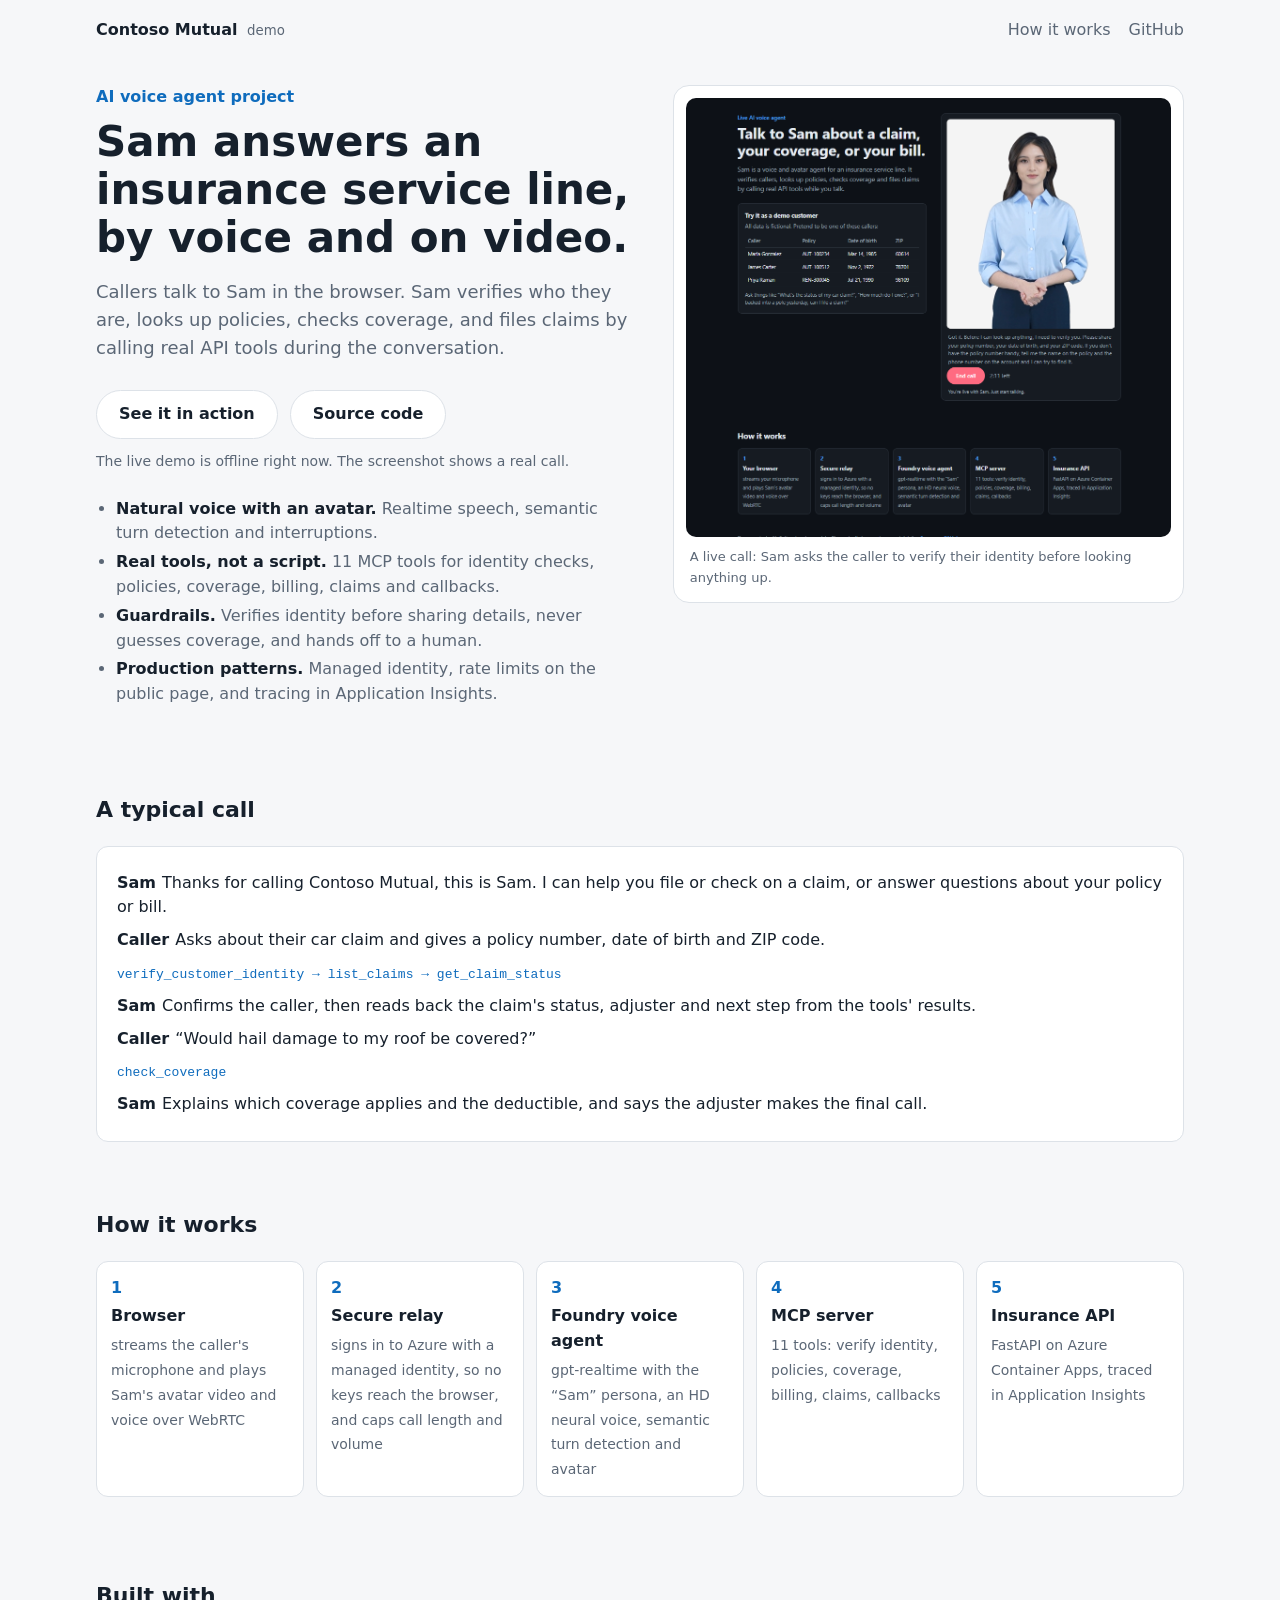
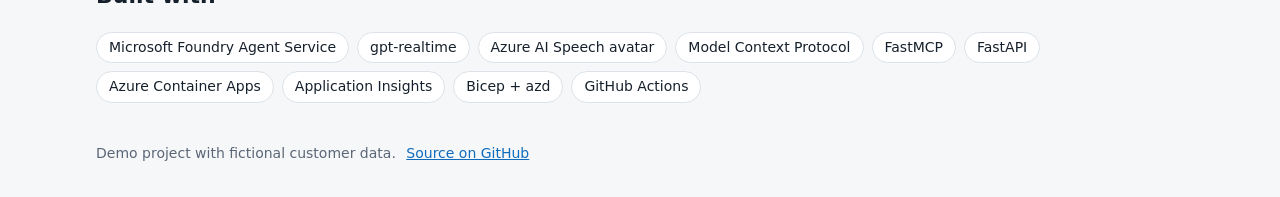
==== site/index.html @ 12ff5cbf "Add GitHub Pages showcase page with live-demo fallback The page links to the live voice demo when th" ====
<!doctype html>
<html lang="en">
<head>
  <meta charset="utf-8">
  <meta name="viewport" content="width=device-width, initial-scale=1">
  <title>Sam · AI voice agent for insurance claims</title>
  <meta name="description" content="A voice and avatar AI agent for insurance claims and policy service, built as a Microsoft Foundry voice agent with a custom MCP server on Azure.">
  <meta property="og:title" content="Sam: an AI voice agent for insurance claims">
  <meta property="og:description" content="A voice and avatar agent that verifies callers, checks coverage and files claims through MCP tools. Built on Microsoft Foundry and Azure.">
  <meta property="og:image" content="https://arulvelk.github.io/insurance-mcp-api/media/talk-to-sam.png">
  <link rel="icon" href="data:image/svg+xml,%3Csvg xmlns='http://www.w3.org/2000/svg' viewBox='0 0 32 32'%3E%3Ccircle cx='16' cy='16' r='16' fill='%230f6cbd'/%3E%3Ctext x='16' y='22' font-family='sans-serif' font-size='18' font-weight='700' fill='white' text-anchor='middle'%3ES%3C/text%3E%3C/svg%3E">
  <link rel="stylesheet" href="style.css">
</head>
<body>
  <header class="top">
    <span class="brand">Contoso Mutual <small>demo</small></span>
    <nav><a href="#how">How it works</a><a href="https://github.com/arulvelk/insurance-mcp-api">GitHub</a></nav>
  </header>

  <main>
    <section class="hero">
      <div class="pitch">
        <p class="eyebrow">AI voice agent project</p>
        <h1>Sam answers an insurance service line, by voice and on video.</h1>
        <p class="lede">Callers talk to Sam in the browser. Sam verifies who they are, looks up policies,
          checks coverage, and files claims by calling real API tools during the conversation.</p>

        <div class="actions">
          <a class="button primary" id="live" href="https://ca-insurance-sadc3k5u.lemondune-370ebcd8.eastus2.azurecontainerapps.io/" hidden>Try the live demo</a>
          <a class="button" id="watch" href="#demo">Watch the demo</a>
          <a class="button" href="https://github.com/arulvelk/insurance-mcp-api">Source code</a>
        </div>
        <p class="live-note" id="live-note">Checking whether the live demo is online…</p>

        <ul class="features">
          <li><strong>Natural voice with an avatar.</strong> Realtime speech, semantic turn detection and interruptions.</li>
          <li><strong>Real tools, not a script.</strong> 11 MCP tools for identity checks, policies, coverage, billing, claims and callbacks.</li>
          <li><strong>Guardrails.</strong> Verifies identity before sharing details, never guesses coverage, and hands off to a human.</li>
          <li><strong>Production patterns.</strong> Managed identity, rate limits on the public page, and tracing in Application Insights.</li>
        </ul>
      </div>

      <figure class="media" id="demo">
        <video id="video" controls playsinline preload="metadata" poster="media/talk-to-sam.png">
          <source src="media/demo.mp4" type="video/mp4">
        </video>
        <img id="still" src="media/talk-to-sam.png" alt="The live demo page: Sam, the avatar, asks the caller to verify their identity" hidden>
        <figcaption>A live call: Sam asks the caller to verify their identity before looking anything up.</figcaption>
      </figure>
    </section>

    <section class="block">
      <h2>A typical call</h2>
      <div class="transcript">
        <p><span class="who">Sam</span>Thanks for calling Contoso Mutual, this is Sam. I can help you file or check on a claim, or answer questions about your policy or bill.</p>
        <p><span class="who">Caller</span>Asks about their car claim and gives a policy number, date of birth and ZIP code.</p>
        <p><span class="tool">verify_customer_identity → list_claims → get_claim_status</span></p>
        <p><span class="who">Sam</span>Confirms the caller, then reads back the claim's status, adjuster and next step from the tools' results.</p>
        <p><span class="who">Caller</span>“Would hail damage to my roof be covered?”</p>
        <p><span class="tool">check_coverage</span></p>
        <p><span class="who">Sam</span>Explains which coverage applies and the deductible, and says the adjuster makes the final call.</p>
      </div>
    </section>

    <section class="how" id="how">
      <h2>How it works</h2>
      <ol class="flow">
        <li><strong>Browser</strong><span>streams the caller's microphone and plays Sam's avatar video and voice over WebRTC</span></li>
        <li><strong>Secure relay</strong><span>signs in to Azure with a managed identity, so no keys reach the browser, and caps call length and volume</span></li>
        <li><strong>Foundry voice agent</strong><span>gpt-realtime with the “Sam” persona, an HD neural voice, semantic turn detection and avatar</span></li>
        <li><strong>MCP server</strong><span>11 tools: verify identity, policies, coverage, billing, claims, callbacks</span></li>
        <li><strong>Insurance API</strong><span>FastAPI on Azure Container Apps, traced in Application Insights</span></li>
      </ol>
    </section>

    <section class="block">
      <h2>Built with</h2>
      <ul class="stack">
        <li>Microsoft Foundry Agent Service</li><li>gpt-realtime</li><li>Azure AI Speech avatar</li>
        <li>Model Context Protocol</li><li>FastMCP</li><li>FastAPI</li><li>Azure Container Apps</li>
        <li>Application Insights</li><li>Bicep + azd</li><li>GitHub Actions</li>
      </ul>
    </section>
  </main>

  <footer>
    Demo project with fictional customer data.
    <a href="https://github.com/arulvelk/insurance-mcp-api">Source on GitHub</a>
  </footer>

  <script>
    const live = document.getElementById("live");
    const note = document.getElementById("live-note");

    // Show the recording if one has been added; otherwise just the screenshot.
    const video = document.getElementById("video");
    const still = document.getElementById("still");
    let hasVideo = true;
    video.querySelector("source").addEventListener("error", () => {
      hasVideo = false;
      video.hidden = true;
      still.hidden = false;
      document.getElementById("watch").textContent = "See it in action";
      if (live.hidden && note.dataset.offline) offline();
    });

    // The live demo runs on an Azure subscription that may be switched off. Offer it only when it answers.
    const probe = new Image();
    const giveUp = setTimeout(() => offline(), 20000);  // allows for a cold start
    probe.onload = () => { clearTimeout(giveUp); live.hidden = false; note.textContent = "The live demo is online. It uses your microphone, and calls last up to 3 minutes."; };
    probe.onerror = () => { clearTimeout(giveUp); offline(); };
    probe.src = live.href + "static/live.svg?t=" + Date.now();
    function offline() {
      if (!live.hidden) return;
      note.dataset.offline = "1";
      note.textContent = "The live demo is offline right now. The " + (hasVideo ? "recording" : "screenshot") + " shows a real call.";
    }
  </script>
</body>
</html>
---- site/style.css ----
:root {
  --bg: #f6f7f9;
  --surface: #ffffff;
  --text: #16202c;
  --muted: #5b6776;
  --line: #dde2e8;
  --accent: #0f6cbd;
  --accent-text: #ffffff;
  --danger: #c4314b;
  --screen: #0e1620;
}
@media (prefers-color-scheme: dark) {
  :root {
    --bg: #0d1117;
    --surface: #161b22;
    --text: #e6edf3;
    --muted: #9aa5b1;
    --line: #2a313a;
    --accent: #4aa3ff;
    --accent-text: #06121f;
    --danger: #ff6b81;
    --screen: #05080c;
  }
}
* { box-sizing: border-box; }
body {
  margin: 0;
  background: var(--bg);
  color: var(--text);
  font: 16px/1.55 system-ui, -apple-system, "Segoe UI", Roboto, sans-serif;
}
a { color: var(--accent); }
.top, main, footer { max-width: 1120px; margin: 0 auto; padding: 0 16px; }
.top { display: flex; gap: 12px; justify-content: space-between; align-items: center; padding-top: 18px; padding-bottom: 18px; }
.brand { font-weight: 700; white-space: nowrap; }
.brand small { font-weight: 500; color: var(--muted); margin-left: 4px; }
.top nav a { margin-left: 18px; text-decoration: none; color: var(--muted); }
.top nav a:hover { color: var(--text); }

.hero { display: grid; grid-template-columns: 1.05fr 1fr; gap: 40px; align-items: start; padding: 24px 0 56px; }
.eyebrow { color: var(--accent); font-weight: 600; margin: 0 0 8px; }
h1 { font-size: clamp(28px, 4vw, 42px); line-height: 1.15; margin: 0 0 16px; text-wrap: balance; }
.lede { color: var(--muted); font-size: 18px; margin: 0 0 28px; max-width: 34em; }
.try { background: var(--surface); border: 1px solid var(--line); border-radius: 12px; padding: 20px; }
.try h2 { font-size: 17px; margin: 0 0 4px; }
.try p { margin: 0 0 12px; color: var(--muted); }
table { width: 100%; border-collapse: collapse; font-size: 14px; font-variant-numeric: tabular-nums; }
th, td { text-align: left; padding: 7px 8px; border-bottom: 1px solid var(--line); }
td:nth-child(n+2) { white-space: nowrap; }
th { color: var(--muted); font-weight: 600; }
.hint { margin: 12px 0 0 !important; font-size: 14px; }

.stage { background: var(--surface); border: 1px solid var(--line); border-radius: 16px; padding: 16px; position: sticky; top: 16px; }
.screen { position: relative; aspect-ratio: 4 / 5; background: var(--screen); border-radius: 10px; overflow: hidden; }
.screen video { width: 100%; height: 100%; object-fit: cover; display: none; }
.stage[data-state="live"] .screen video.on { display: block; }
.placeholder { position: absolute; inset: 0; display: grid; place-content: center; text-align: center; color: #c9d4df; }
.stage[data-state="live"] .placeholder.hidden { display: none; }
.ring { width: 112px; height: 112px; margin: 0 auto 14px; border-radius: 50%; display: grid; place-items: center;
  background: radial-gradient(circle at 30% 30%, #2f8ae0, #0b4f8f); font-size: 44px; font-weight: 700; color: #fff; }
.stage[data-state="connecting"] .ring, .stage[data-state="live"] .ring { animation: pulse 1.6s ease-in-out infinite; }
@keyframes pulse { 50% { transform: scale(1.06); box-shadow: 0 0 0 14px rgba(47, 138, 224, .15); } }
.caption { min-height: 3.2em; margin: 12px 4px 4px; color: var(--muted); font-size: 15px; }
.controls { display: flex; align-items: center; gap: 14px; }
.call { appearance: none; border: 0; border-radius: 999px; padding: 12px 26px; font: inherit; font-weight: 600;
  background: var(--accent); color: var(--accent-text); cursor: pointer; }
.call:disabled { opacity: .6; cursor: progress; }
.stage[data-state="live"] .call { background: var(--danger); color: #fff; }
.timer { font-variant-numeric: tabular-nums; color: var(--muted); }
.status { font-size: 13px; color: var(--muted); margin: 10px 4px 0; }

.how { padding: 8px 0 56px; }
.how h2 { font-size: 22px; }
.flow { list-style: none; padding: 0; margin: 0; display: grid; grid-template-columns: repeat(5, 1fr); gap: 12px; counter-reset: step; }
.flow li { background: var(--surface); border: 1px solid var(--line); border-radius: 12px; padding: 14px; counter-increment: step; }
.flow li::before { content: counter(step); display: block; color: var(--accent); font-weight: 700; margin-bottom: 4px; }
.flow strong { display: block; margin-bottom: 4px; }
.flow span { color: var(--muted); font-size: 14px; }
footer { color: var(--muted); font-size: 14px; padding-bottom: 32px; }
footer a { margin-left: 6px; }

@media (max-width: 860px) {
  .hero { grid-template-columns: 1fr; }
  .stage { position: static; }
  .screen { aspect-ratio: 1 / 1; }
  .flow { grid-template-columns: 1fr; }
  .top nav a { margin-left: 12px; }
  .top nav a[href="#how"] { display: none; }
  table { font-size: 13px; }
  th, td { padding: 6px 4px; }
}

/* Showcase page (GitHub Pages) */
.actions { display: flex; flex-wrap: wrap; gap: 12px; margin: 0 0 28px; }
.button { display: inline-block; border-radius: 999px; padding: 11px 22px; font-weight: 600; text-decoration: none;
  border: 1px solid var(--line); color: var(--text); background: var(--surface); }
.button.primary { background: var(--accent); border-color: var(--accent); color: var(--accent-text); }
.button[hidden] { display: none; }
.live-note { font-size: 14px; color: var(--muted); margin: -16px 0 24px; }
.media { margin: 0; background: var(--surface); border: 1px solid var(--line); border-radius: 16px; padding: 12px; }
.media video, .media img { display: block; width: 100%; height: auto; border-radius: 10px; background: var(--screen); }
.media [hidden] { display: none; }
.media figcaption { font-size: 13px; color: var(--muted); margin: 10px 4px 2px; }
.features { margin: 0; padding-left: 20px; color: var(--muted); }
.features li { margin: 4px 0; }
.features strong { color: var(--text); font-weight: 600; }
.transcript { background: var(--surface); border: 1px solid var(--line); border-radius: 12px; padding: 16px 20px; margin: 0; }
.transcript p { margin: 8px 0; }
.transcript .who { font-weight: 600; margin-right: 6px; }
.transcript .tool { font-family: ui-monospace, SFMono-Regular, Consolas, monospace; font-size: 13px; color: var(--accent); }
.stack { display: flex; flex-wrap: wrap; gap: 8px; list-style: none; padding: 0; margin: 0; }
.stack li { border: 1px solid var(--line); border-radius: 999px; padding: 4px 12px; font-size: 14px; background: var(--surface); }
section.block { padding: 8px 0 40px; }
section.block h2 { font-size: 22px; }
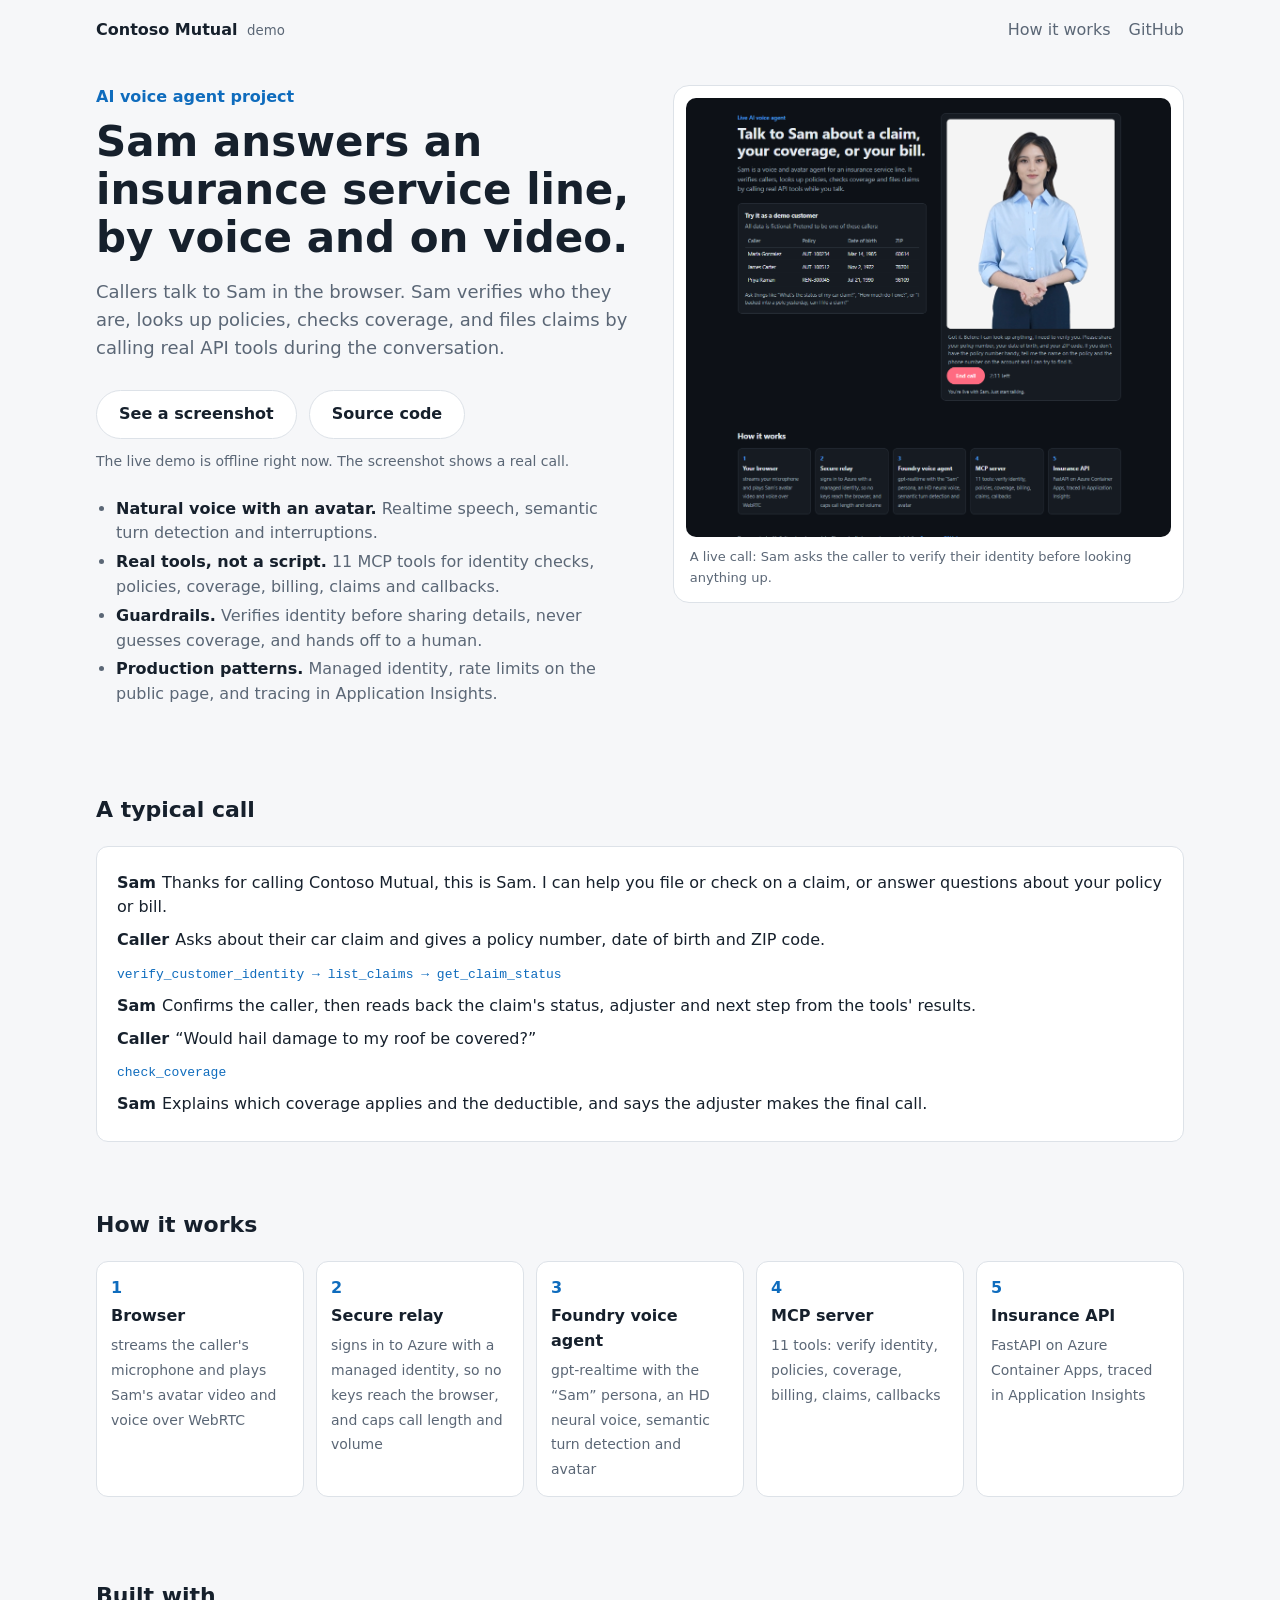
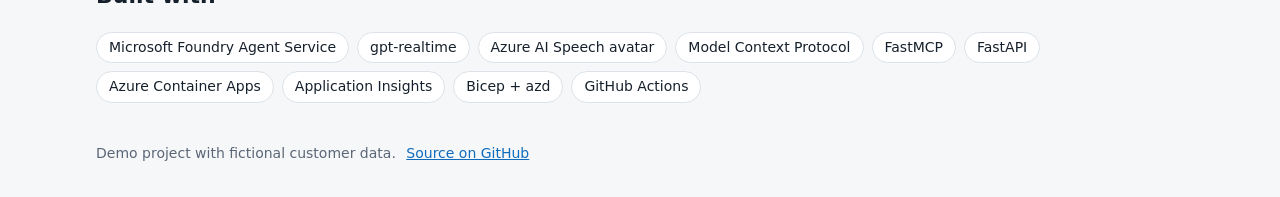
==== commit d9b64528: "Showcase: make the demo button work with or without a recording Without demo.mp4 the button opens th" ====
--- a/site/index.html
+++ b/site/index.html
@@ -95,13 +95,25 @@
     // Show the recording if one has been added; otherwise just the screenshot.
     const video = document.getElementById("video");
     const still = document.getElementById("still");
+    const watch = document.getElementById("watch");
     let hasVideo = true;
-    video.querySelector("source").addEventListener("error", () => {
+    function noVideo() {
+      if (!hasVideo) return;
       hasVideo = false;
       video.hidden = true;
       still.hidden = false;
-      document.getElementById("watch").textContent = "See it in action";
+      watch.textContent = "See a screenshot";
+      watch.href = still.src;
+      watch.target = "_blank";
       if (live.hidden && note.dataset.offline) offline();
+    }
+    video.querySelector("source").addEventListener("error", noVideo);
+    if (video.networkState === HTMLMediaElement.NETWORK_NO_SOURCE) noVideo();  // failed before this script ran
+    watch.addEventListener("click", (e) => {
+      if (!hasVideo) return;
+      e.preventDefault();
+      video.scrollIntoView({ behavior: "smooth", block: "center" });
+      video.play();
     });
 
     // The live demo runs on an Azure subscription that may be switched off. Offer it only when it answers.
